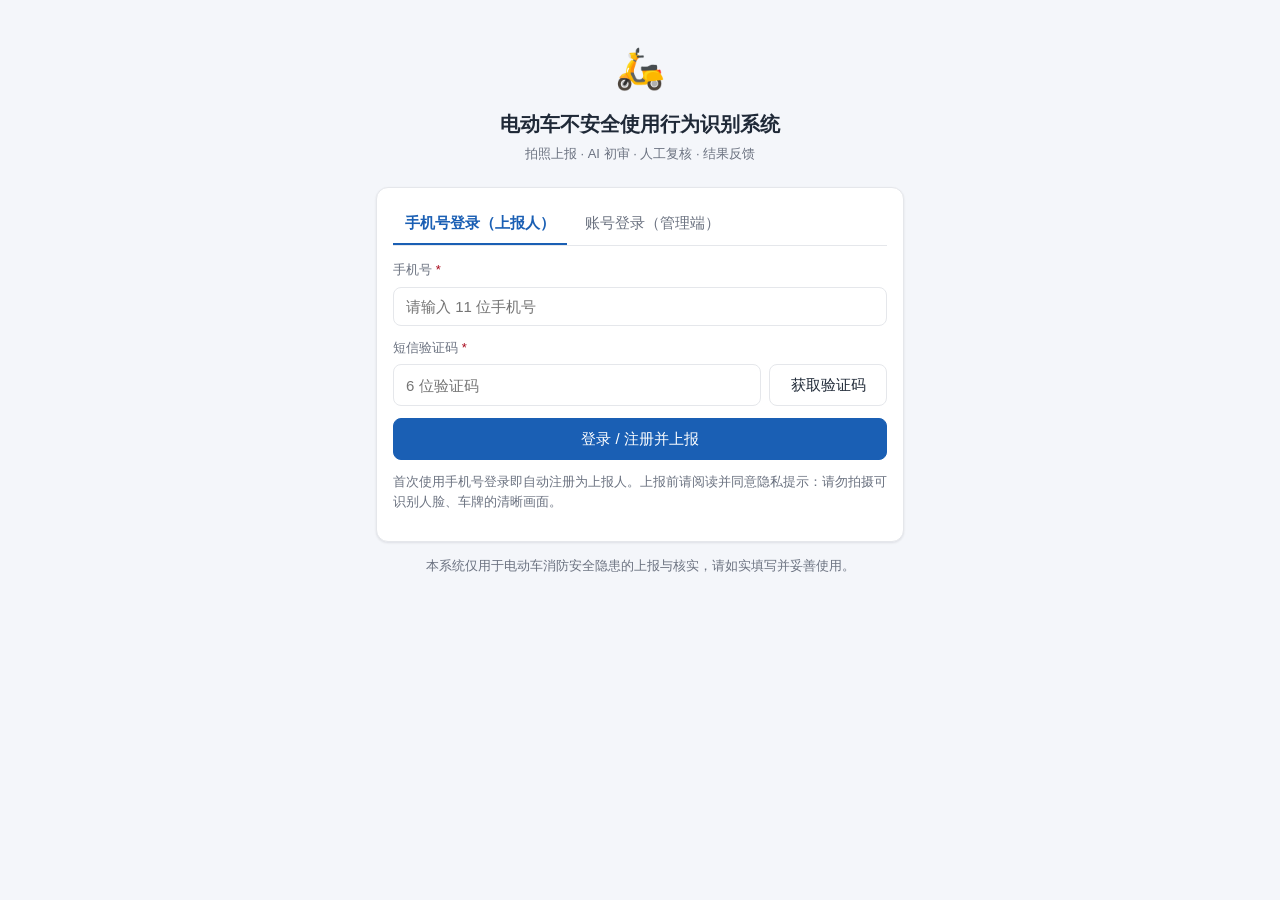
==== static/my-reports.html @ c5f7f52f "初始化仓库：电动车不安全使用行为识别系统（一期基线） - 一期闭环：拍照上报 → AI 初审 → 人工复核 - 技术栈：FastAPI + SQLAlchemy 2.0 + SQLite(WAL)；前" ====
<!DOCTYPE html>
<html lang="zh-CN">
<head>
<meta charset="UTF-8">
<meta name="viewport" content="width=device-width, initial-scale=1, viewport-fit=cover">
<title>我的上报 · 电动车不安全使用行为识别系统</title>
<link rel="stylesheet" href="css/base.css">
</head>
<body>
<div class="container">

  <div class="card">
    <h2 class="card-title">📋 <span id="pageTitle">我的上报</span> <span class="hint" id="totalHint"></span></h2>
    <div style="display:flex;gap:8px;flex-wrap:wrap;align-items:center;margin-bottom:12px">
      <select id="filterStatus" style="max-width:200px">
        <option value="">全部状态</option>
        <option value="SUBMITTED,PENDING_AI,AI_DONE_PENDING_HUMAN,HUMAN_REVIEWING,ESCALATED">审核中</option>
        <option value="NEED_SUPPLEMENT">待补充材料</option>
        <option value="APPROVED">审核通过</option>
        <option value="REJECTED">审核不通过</option>
        <option value="APPEALING">申诉处理中</option>
        <option value="ARCHIVED">已归档</option>
      </select>
      <button class="btn btn-sm" id="btnRefresh">刷新</button>
      <a class="btn btn-sm btn-primary" href="upload.html" id="btnNew">＋ 新上报</a>
    </div>
    <div id="listBox"><div class="empty">加载中…</div></div>
    <div style="text-align:center;margin-top:12px">
      <button class="btn btn-sm" id="btnMore" style="display:none">加载更多</button>
    </div>
  </div>
</div>

<script src="js/api.js"></script>
<script src="js/my-reports.js"></script>
</body>
</html>
---- static/css/base.css ----
:root {
  --bg: #f4f6fa;
  --card: #ffffff;
  --text: #1f2937;
  --muted: #6b7280;
  --border: #e5e7eb;
  --primary: #1a5fb4;
  --primary-dark: #14498c;
  --primary-soft: #eaf1fb;
  --success: #237804;
  --success-soft: #f0f9eb;
  --warning: #ad6800;
  --warning-soft: #fff7e6;
  --danger: #a8071a;
  --danger-soft: #fff1f0;
  --info-soft: #e6f4ff;
  --radius: 12px;
  --radius-sm: 8px;
  --shadow: 0 1px 3px rgba(16, 24, 40, 0.06), 0 1px 2px rgba(16, 24, 40, 0.04);
  --shadow-lg: 0 8px 24px rgba(16, 24, 40, 0.1);
}

* { box-sizing: border-box; -webkit-tap-highlight-color: transparent; }

html, body {
  margin: 0;
  padding: 0;
  background: var(--bg);
  color: var(--text);
  font-family: -apple-system, BlinkMacSystemFont, "Segoe UI", "PingFang SC", "Hiragino Sans GB",
    "Microsoft YaHei", "Helvetica Neue", Arial, sans-serif;
  font-size: 15px;
  line-height: 1.6;
}

a { color: var(--primary); text-decoration: none; }
a:hover { text-decoration: underline; }

/* ---------------- 布局 ---------------- */
.app-header {
  position: sticky; top: 0; z-index: 20;
  background: var(--card);
  border-bottom: 1px solid var(--border);
  padding: 12px 16px;
  display: flex; align-items: center; gap: 12px;
}
.app-header .logo { font-size: 17px; font-weight: 700; color: var(--primary); white-space: nowrap; }
.app-header .spacer { flex: 1; }
.app-header .who { font-size: 13px; color: var(--muted); }

.container { max-width: 960px; margin: 0 auto; padding: 16px; }
.container-narrow { max-width: 560px; }

.card {
  background: var(--card);
  border: 1px solid var(--border);
  border-radius: var(--radius);
  box-shadow: var(--shadow);
  padding: 16px;
  margin-bottom: 14px;
}
.card-title { font-size: 15px; font-weight: 700; margin: 0 0 12px; display: flex; align-items: center; gap: 8px; }
.card-title .hint { font-size: 12px; font-weight: 400; color: var(--muted); }

.subtle { color: var(--muted); font-size: 13px; }
.mono { font-family: ui-monospace, SFMono-Regular, Menlo, Consolas, monospace; }

/* ---------------- 表单 ---------------- */
label.field { display: block; margin-bottom: 12px; }
label.field > span.lbl { display: block; font-size: 13px; color: var(--muted); margin-bottom: 6px; }
label.field > span.lbl .req { color: var(--danger); }

input[type="text"], input[type="tel"], input[type="password"], input[type="number"], select, textarea {
  width: 100%; padding: 10px 12px;
  border: 1px solid var(--border); border-radius: var(--radius-sm);
  background: #fff; color: var(--text); font-size: 15px; font-family: inherit;
  transition: border-color .15s, box-shadow .15s;
}
input:focus, select:focus, textarea:focus {
  outline: none; border-color: var(--primary);
  box-shadow: 0 0 0 3px rgba(26, 95, 180, .12);
}
textarea { resize: vertical; min-height: 72px; }

.btn {
  display: inline-flex; align-items: center; justify-content: center; gap: 6px;
  padding: 10px 16px; border-radius: var(--radius-sm);
  border: 1px solid var(--border); background: #fff; color: var(--text);
  font-size: 15px; font-family: inherit; cursor: pointer; transition: all .15s;
  min-height: 42px;
}
.btn:hover { border-color: var(--primary); color: var(--primary); }
.btn:disabled { opacity: .55; cursor: not-allowed; }
.btn-primary { background: var(--primary); border-color: var(--primary); color: #fff; }
.btn-primary:hover { background: var(--primary-dark); border-color: var(--primary-dark); color: #fff; }
.btn-danger { background: var(--danger); border-color: var(--danger); color: #fff; }
.btn-danger:hover { opacity: .9; color: #fff; }
.btn-success { background: var(--success); border-color: var(--success); color: #fff; }
.btn-success:hover { opacity: .9; color: #fff; }
.btn-block { width: 100%; }
.btn-sm { padding: 6px 10px; font-size: 13px; min-height: 32px; }
.btn-row { display: flex; gap: 8px; flex-wrap: wrap; }

/* ---------------- 标签 ---------------- */
.tag {
  display: inline-block; padding: 2px 8px; border-radius: 999px;
  font-size: 12px; line-height: 18px; white-space: nowrap;
  border: 1px solid transparent;
}
.tag-gray   { background: #f3f4f6; color: #4b5563; border-color: #e5e7eb; }
.tag-blue   { background: var(--info-soft); color: #0958d9; border-color: #bae0ff; }
.tag-orange { background: var(--warning-soft); color: var(--warning); border-color: #ffe7ba; }
.tag-green  { background: var(--success-soft); color: var(--success); border-color: #d9f7be; }
.tag-red    { background: var(--danger-soft); color: var(--danger); border-color: #ffccc7; }
.tag-purple { background: #f9f0ff; color: #531dab; border-color: #efdbff; }

/* ---------------- 列表 ---------------- */
.report-item {
  display: flex; gap: 12px; align-items: center;
  padding: 12px; border-bottom: 1px solid var(--border);
  cursor: pointer; transition: background .12s;
}
.report-item:last-child { border-bottom: none; }
.report-item:hover { background: #fafbfc; }
.report-item .thumb {
  width: 64px; height: 64px; flex: 0 0 64px; border-radius: var(--radius-sm);
  object-fit: cover; background: #eef1f5;
}
.report-item .body { flex: 1; min-width: 0; }
.report-item .title { font-weight: 600; margin-bottom: 2px; }
.report-item .meta { font-size: 12.5px; color: var(--muted); display: flex; gap: 8px; flex-wrap: wrap; }
.ellipsis { overflow: hidden; text-overflow: ellipsis; white-space: nowrap; }

/* ---------------- 图片 ---------------- */
.thumb-grid { display: grid; grid-template-columns: repeat(auto-fill, minmax(94px, 1fr)); gap: 8px; }
.thumb-grid .cell { position: relative; padding-top: 100%; border-radius: var(--radius-sm); overflow: hidden; background: #eef1f5; }
.thumb-grid .cell img { position: absolute; inset: 0; width: 100%; height: 100%; object-fit: cover; }
.thumb-grid .cell .del {
  position: absolute; top: 4px; right: 4px; width: 22px; height: 22px; border-radius: 50%;
  background: rgba(0,0,0,.55); color: #fff; border: none; cursor: pointer; font-size: 13px; line-height: 1;
}
.photo-input {
  border: 1.5px dashed #c7d0dc; border-radius: var(--radius);
  padding: 22px; text-align: center; cursor: pointer; background: #fbfcfe;
  transition: border-color .15s, background .15s;
}
.photo-input:hover { border-color: var(--primary); background: var(--primary-soft); }
.photo-input .big { font-size: 28px; }
.photo-input .main { font-weight: 600; margin: 6px 0 2px; }

/* ---------------- 状态条 ---------------- */
.timeline { list-style: none; margin: 0; padding: 0; }
.timeline li { position: relative; padding: 0 0 14px 20px; border-left: 2px solid var(--border); }
.timeline li:last-child { border-left-color: transparent; padding-bottom: 0; }
.timeline li::before {
  content: ''; position: absolute; left: -6px; top: 6px;
  width: 10px; height: 10px; border-radius: 50%; background: var(--primary); border: 2px solid #fff;
}
.timeline .t-title { font-weight: 600; }
.timeline .t-meta { font-size: 12.5px; color: var(--muted); }

/* ---------------- 提示 ---------------- */
.toast-wrap { position: fixed; left: 50%; bottom: 28px; transform: translateX(-50%); z-index: 100; display: flex; flex-direction: column; gap: 8px; align-items: center; }
.toast {
  background: #111827; color: #fff; padding: 10px 16px; border-radius: var(--radius-sm);
  font-size: 14px; box-shadow: var(--shadow-lg); max-width: 88vw; animation: toast-in .18s ease-out;
}
.toast.error { background: #b91c1c; }
.toast.success { background: #15803d; }
@keyframes toast-in { from { opacity: 0; transform: translateY(8px); } to { opacity: 1; transform: none; } }

.notice {
  padding: 10px 12px; border-radius: var(--radius-sm); font-size: 13px;
  background: var(--info-soft); border: 1px solid #bae0ff; color: #0958d9;
}
.notice.warn { background: var(--warning-soft); border-color: #ffe7ba; color: var(--warning); }
.notice.danger { background: var(--danger-soft); border-color: #ffccc7; color: var(--danger); }

.empty { text-align: center; color: var(--muted); padding: 40px 16px; }
.empty .big { font-size: 34px; margin-bottom: 6px; }

/* ---------------- 统计 ---------------- */
.stat-grid { display: grid; grid-template-columns: repeat(auto-fill, minmax(140px, 1fr)); gap: 10px; }
.stat {
  background: var(--card); border: 1px solid var(--border); border-radius: var(--radius);
  padding: 14px; box-shadow: var(--shadow);
}
.stat .n { font-size: 24px; font-weight: 700; color: var(--primary); line-height: 1.2; }
.stat .t { font-size: 12.5px; color: var(--muted); margin-top: 2px; }

.bar-row { display: flex; align-items: center; gap: 8px; margin-bottom: 8px; font-size: 13px; }
.bar-row .k { width: 128px; flex: 0 0 128px; color: var(--muted); overflow: hidden; text-overflow: ellipsis; white-space: nowrap; }
.bar-row .bar { flex: 1; height: 16px; background: #eef1f5; border-radius: 999px; overflow: hidden; }
.bar-row .bar > i { display: block; height: 100%; background: linear-gradient(90deg, #3b82f6, #1a5fb4); }
.bar-row .v { width: 42px; text-align: right; color: var(--text); }

/* ---------------- 分栏 ---------------- */
.split { display: grid; grid-template-columns: 340px 1fr; gap: 14px; align-items: start; }
@media (max-width: 860px) { .split { grid-template-columns: 1fr; } }

.tabs { display: flex; gap: 6px; border-bottom: 1px solid var(--border); margin-bottom: 14px; }
.tabs button {
  background: none; border: none; padding: 10px 12px; font-size: 15px; color: var(--muted);
  cursor: pointer; border-bottom: 2px solid transparent; font-family: inherit;
}
.tabs button.active { color: var(--primary); border-bottom-color: var(--primary); font-weight: 600; }

.actions-sticky { position: sticky; bottom: 0; background: rgba(255,255,255,.96); backdrop-filter: blur(4px); padding: 12px 0 0; border-top: 1px solid var(--border); margin-top: 14px; }

nav.main-nav { display: flex; gap: 12px; font-size: 14px; }
nav.main-nav a { color: var(--muted); }
nav.main-nav a.active { color: var(--primary); font-weight: 600; }

@media (max-width: 560px) {
  .container { padding: 12px; }
  .card { padding: 14px; }
  .report-item .thumb { width: 56px; height: 56px; flex-basis: 56px; }
}
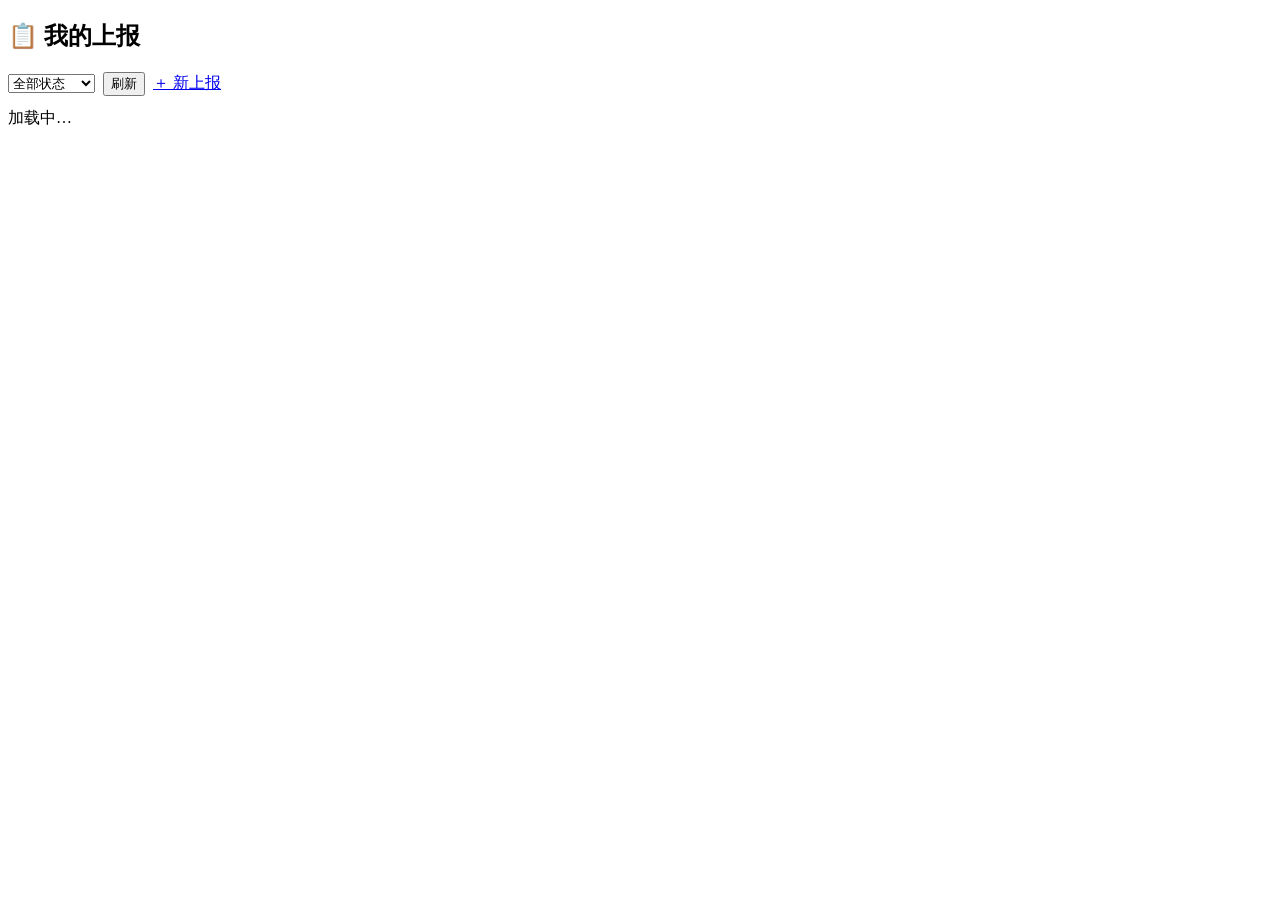
==== commit fcbda036: "修复子目录页面导航后样式全丢：前端路径统一绝对化 + Nginx 静态资源不再兜底成 HTML 缺陷（用户反馈「使用中有时切换成没有样式的裸排页面，刷新可恢复」）：   static/js/api.j" ====
--- a/static/my-reports.html
+++ b/static/my-reports.html
@@ -4,7 +4,7 @@
 <meta charset="UTF-8">
 <meta name="viewport" content="width=device-width, initial-scale=1, viewport-fit=cover">
 <title>我的上报 · 电动车不安全使用行为识别系统</title>
-<link rel="stylesheet" href="css/base.css">
+<link rel="stylesheet" href="/css/base.css">
 </head>
 <body>
 <div class="container">
@@ -22,7 +22,7 @@
         <option value="ARCHIVED">已归档</option>
       </select>
       <button class="btn btn-sm" id="btnRefresh">刷新</button>
-      <a class="btn btn-sm btn-primary" href="upload.html" id="btnNew">＋ 新上报</a>
+      <a class="btn btn-sm btn-primary" href="/upload.html" id="btnNew">＋ 新上报</a>
     </div>
     <div id="listBox"><div class="empty">加载中…</div></div>
     <div style="text-align:center;margin-top:12px">
@@ -31,7 +31,7 @@
   </div>
 </div>
 
-<script src="js/api.js"></script>
-<script src="js/my-reports.js"></script>
+<script src="/js/api.js"></script>
+<script src="/js/my-reports.js"></script>
 </body>
 </html>
